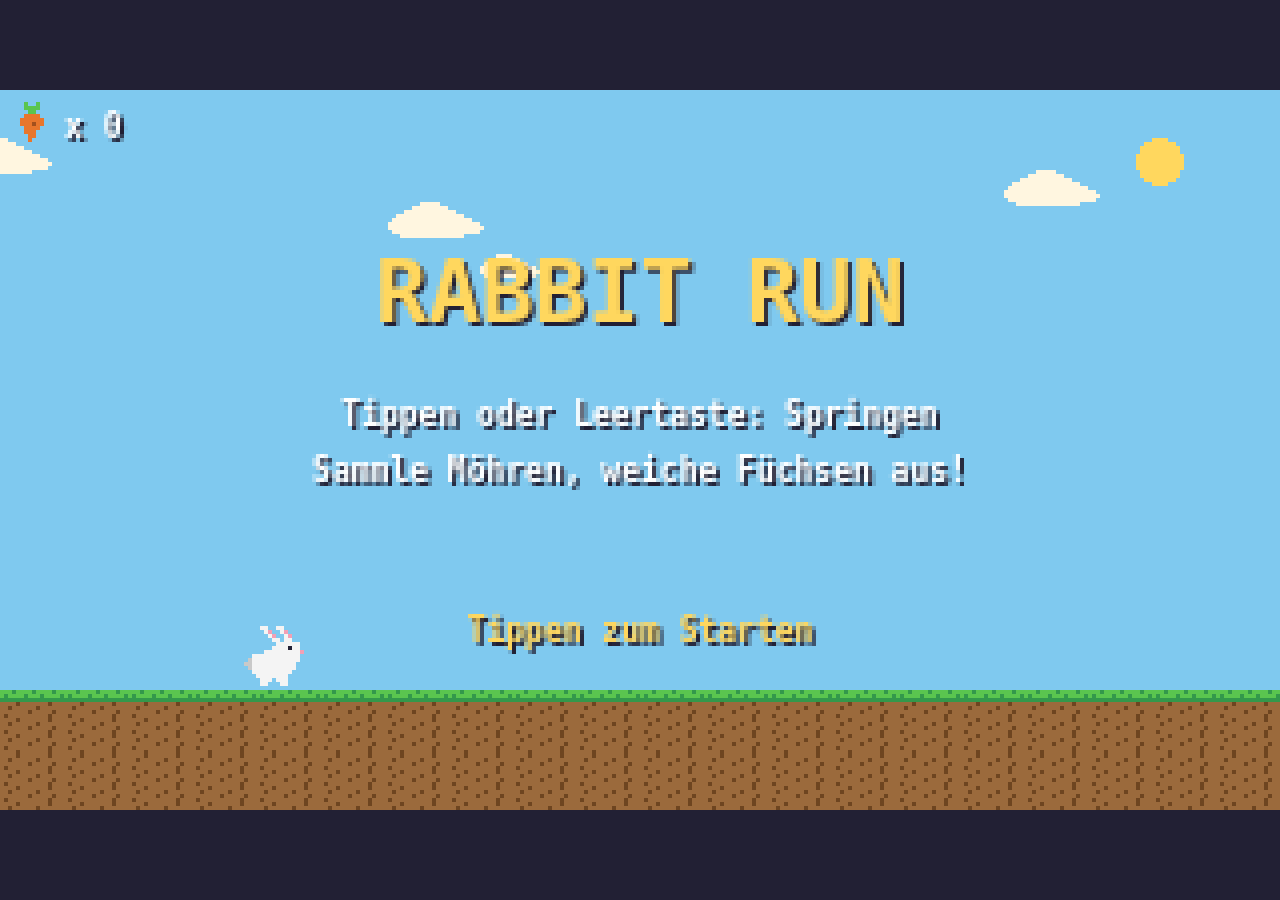
==== index.html @ fa41637f "Add Rabbit Run: mobile pixel-art endless runner Browser-based jump-and-run for GitHub Pages (static," ====
<!DOCTYPE html>
<html lang="de">
<head>
  <meta charset="utf-8">
  <meta name="viewport" content="width=device-width, initial-scale=1, user-scalable=no, viewport-fit=cover">
  <title>Rabbit Run</title>
  <link rel="stylesheet" href="style.css">
</head>
<body>
  <canvas id="game" width="320" height="180"></canvas>
  <script type="module" src="js/main.js"></script>
</body>
</html>
---- style.css ----
html, body {
  margin: 0;
  padding: 0;
  height: 100%;
  overflow: hidden;
  background: #222034;
}

body {
  display: flex;
  align-items: center;
  justify-content: center;
  touch-action: none;
  user-select: none;
  -webkit-user-select: none;
  -webkit-touch-callout: none;
}

canvas {
  image-rendering: pixelated;
  image-rendering: crisp-edges;
  touch-action: none;
}
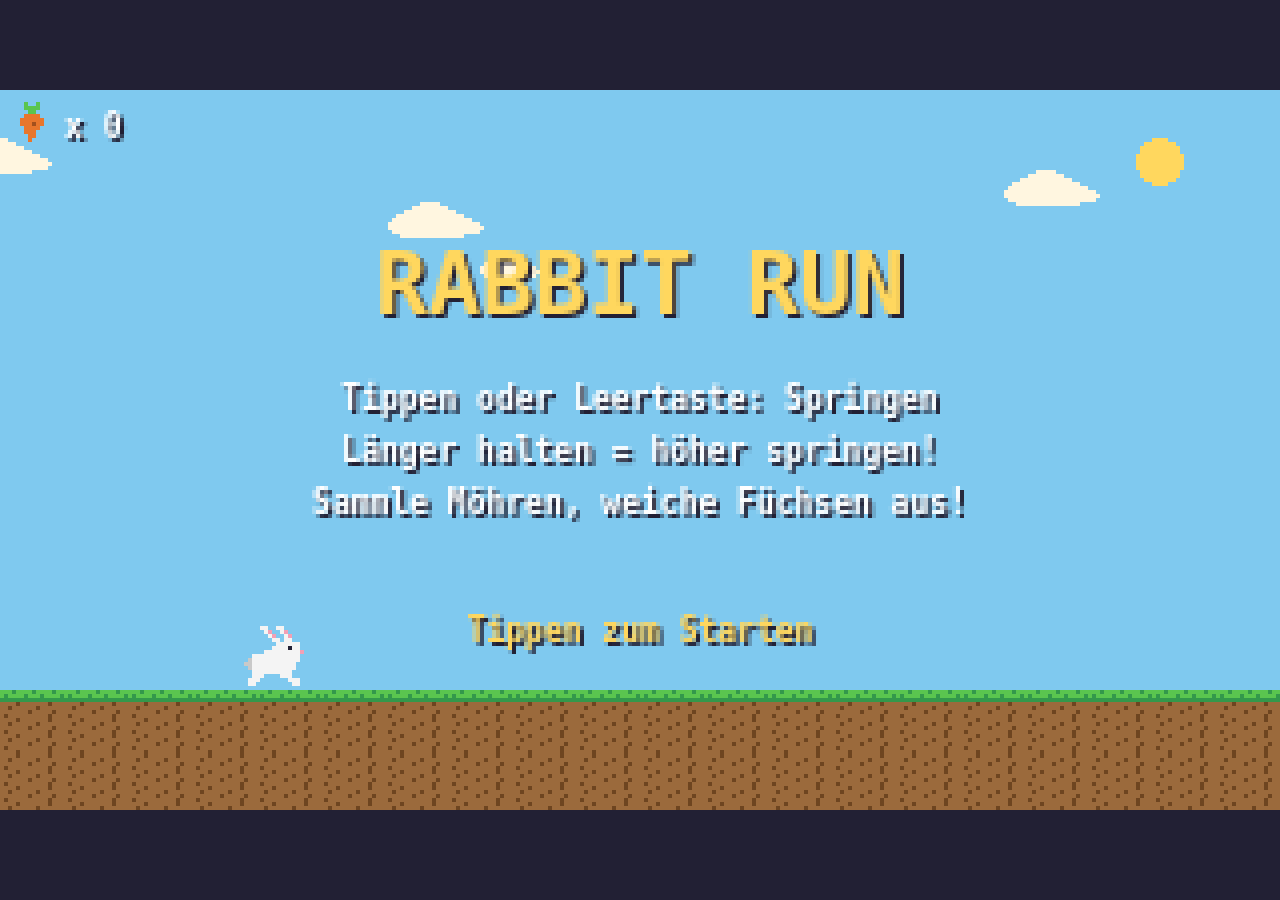
==== commit 67546019: "Add variable jump height, auto fullscreen on touch, fix carrot arcs - Jump height now scales with ta" ====
--- a/index.html
+++ b/index.html
@@ -3,6 +3,9 @@
 <head>
   <meta charset="utf-8">
   <meta name="viewport" content="width=device-width, initial-scale=1, user-scalable=no, viewport-fit=cover">
+  <meta name="mobile-web-app-capable" content="yes">
+  <meta name="apple-mobile-web-app-capable" content="yes">
+  <meta name="apple-mobile-web-app-status-bar-style" content="black-translucent">
   <title>Rabbit Run</title>
   <link rel="stylesheet" href="style.css">
 </head>
